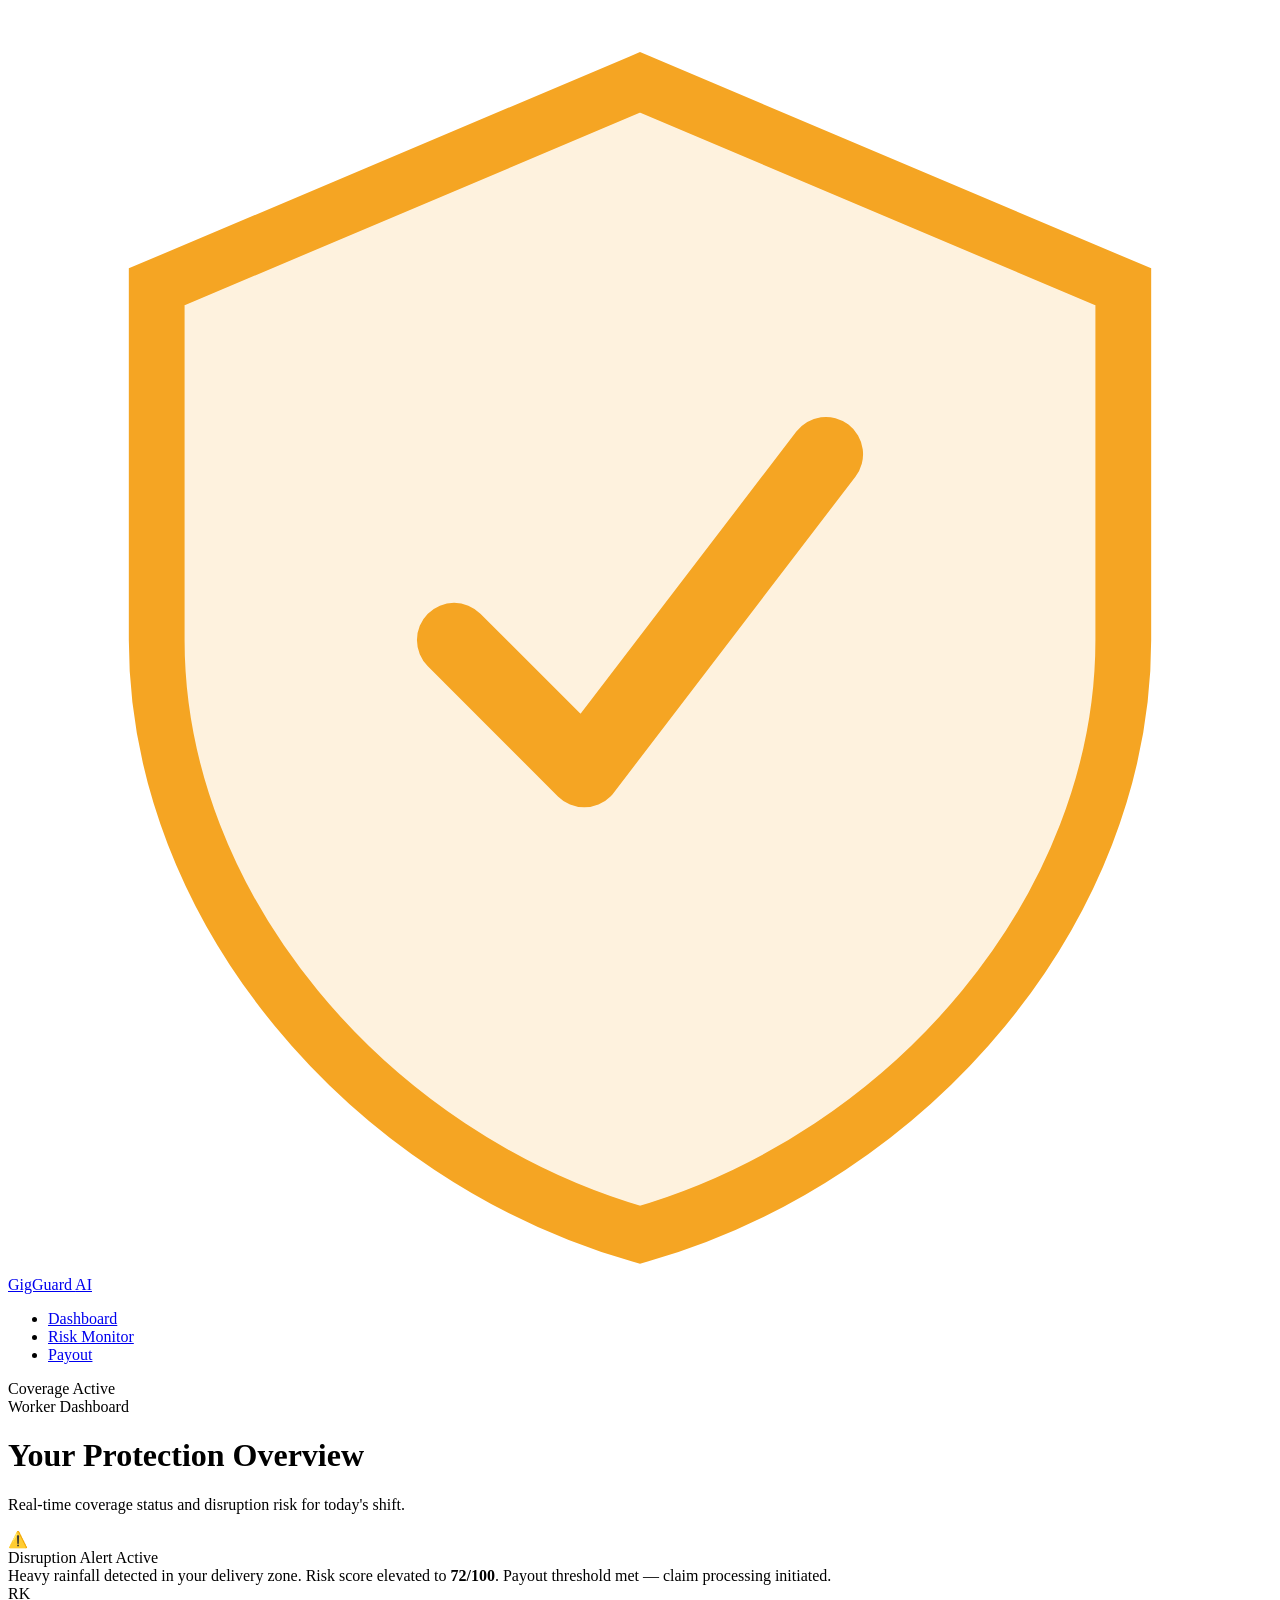
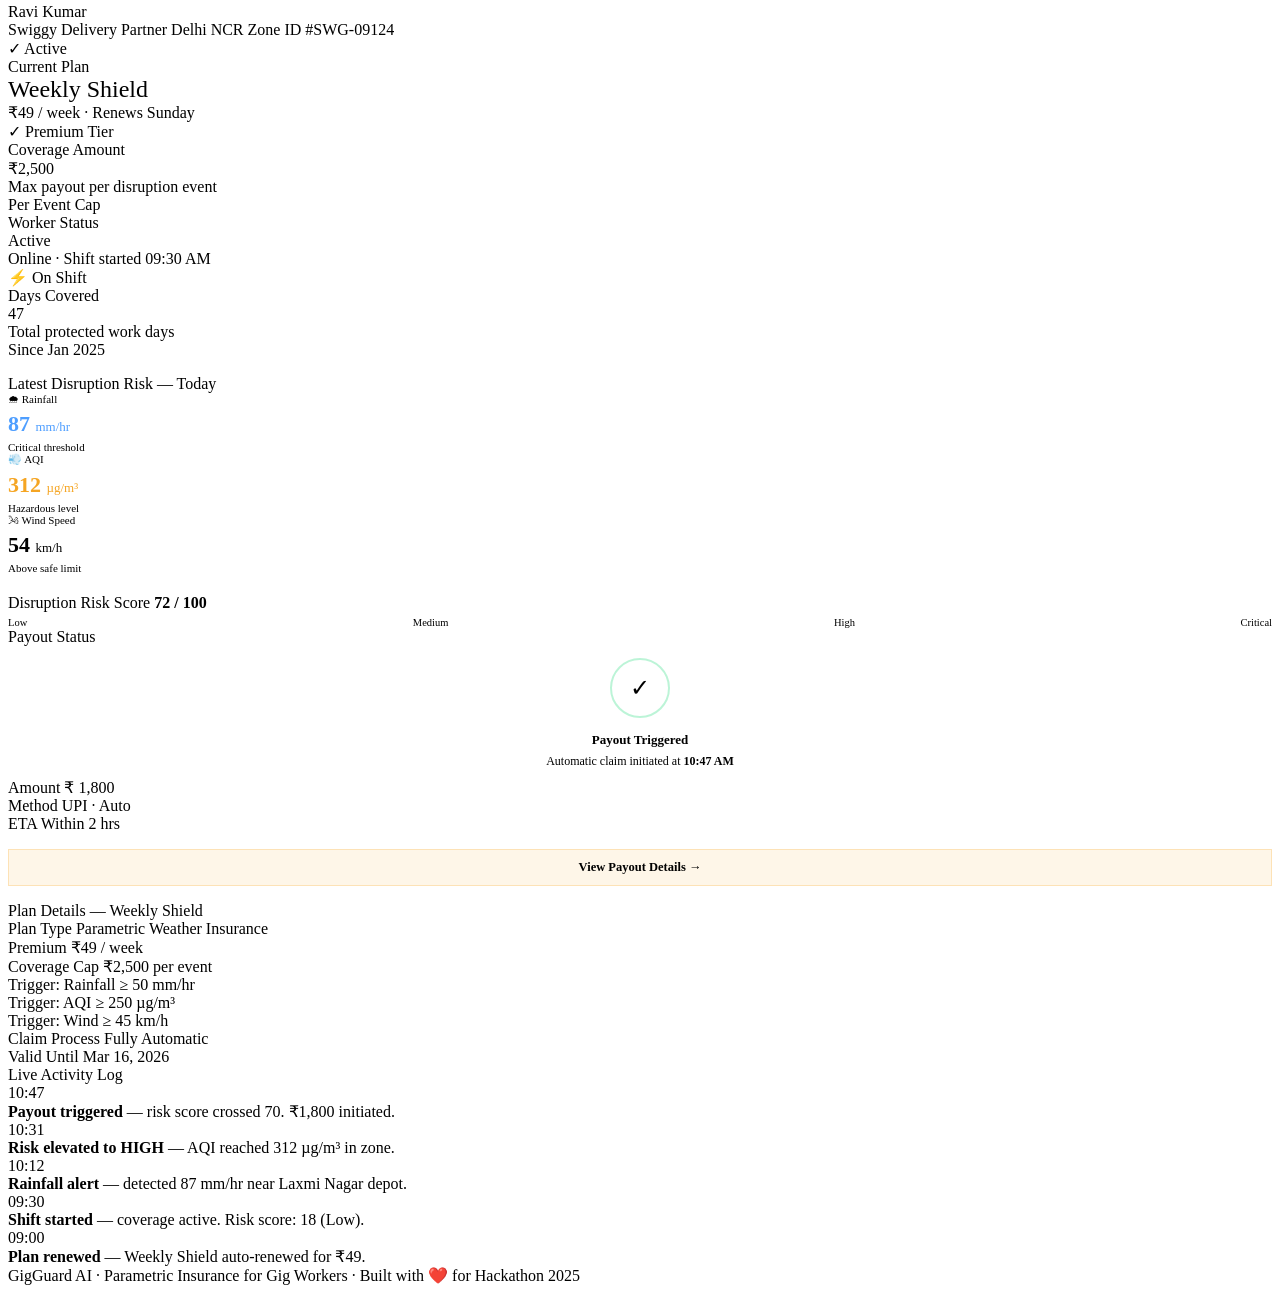
==== frontend/dashboard.html @ bb78763e "dashboard.html" ====
<!DOCTYPE html>
<html lang="en">
<head>
  <meta charset="UTF-8" />
  <meta name="viewport" content="width=device-width, initial-scale=1.0" />
  <title>GigGuard AI — Worker Dashboard</title>
  <link rel="stylesheet" href="style.css" />
</head>
<body>

  <!-- ===================================================
       NAVIGATION BAR
       Shared across all pages; active link highlighted
  ==================================================== -->
  <nav class="navbar">
    <!-- Logo -->
    <a href="dashboard.html" class="nav-logo">
      <!-- Shield icon (inline SVG) -->
      <svg class="logo-icon" viewBox="0 0 34 34" fill="none" xmlns="http://www.w3.org/2000/svg">
        <path d="M17 2L4 7.5V17C4 24.18 9.68 30.9 17 33C24.32 30.9 30 24.18 30 17V7.5L17 2Z"
              fill="#f5a523" fill-opacity="0.15" stroke="#f5a523" stroke-width="1.5"/>
        <path d="M12 17l3.5 3.5L22 12" stroke="#f5a523" stroke-width="2"
              stroke-linecap="round" stroke-linejoin="round"/>
      </svg>
      <span class="logo-text">GigGuard <span>AI</span></span>
    </a>

    <!-- Page navigation links -->
    <ul class="nav-links">
      <li><a href="dashboard.html" class="active">Dashboard</a></li>
      <li><a href="risk-monitor.html">Risk Monitor</a></li>
      <li><a href="payout.html">Payout</a></li>
    </ul>

    <!-- Live status pill -->
    <div class="nav-status">
      <span class="dot"></span>
      Coverage Active
    </div>
  </nav>

  <!-- ===================================================
       MAIN PAGE CONTENT
  ==================================================== -->
  <main class="page-container">

    <!-- Page header with breadcrumb eyebrow -->
    <div class="page-header">
      <div class="eyebrow">Worker Dashboard</div>
      <h1>Your Protection Overview</h1>
      <p>Real-time coverage status and disruption risk for today's shift.</p>
    </div>

    <!-- -----------------------------------------------
         ALERT BANNER — shown when disruption is detected
    ----------------------------------------------- -->
    <div class="alert-banner alert-warning">
      <div class="alert-icon">⚠️</div>
      <div>
        <div class="alert-title">Disruption Alert Active</div>
        <div class="alert-desc">Heavy rainfall detected in your delivery zone. Risk score elevated to <strong>72/100</strong>. Payout threshold met — claim processing initiated.</div>
      </div>
    </div>

    <!-- -----------------------------------------------
         WORKER PROFILE STRIP
         Shows identity, platform, and active plan
    ----------------------------------------------- -->
    <div class="worker-profile">
      <!-- Avatar: initials-based -->
      <div class="worker-avatar">RK</div>
      <div class="worker-info">
        <div class="worker-name">Ravi Kumar</div>
        <div class="worker-meta">
          <span>Swiggy Delivery Partner</span>
          <span>Delhi NCR Zone</span>
          <span>ID #SWG-09124</span>
        </div>
      </div>
      <!-- Active badge -->
      <span class="stat-badge badge-green">✓ Active</span>
    </div>

    <!-- -----------------------------------------------
         TOP STATS ROW — 4 key metrics
    ----------------------------------------------- -->
    <div class="grid-4" style="margin-bottom: 16px;">

      <!-- Stat 1: Weekly Plan -->
      <div class="card stat-card">
        <div class="card-title">Current Plan</div>
        <div class="stat-value" style="font-size:24px;">Weekly Shield</div>
        <div class="stat-label">₹49 / week · Renews Sunday</div>
        <span class="stat-badge badge-green">✓ Premium Tier</span>
      </div>

      <!-- Stat 2: Coverage Amount -->
      <div class="card stat-card">
        <div class="card-title">Coverage Amount</div>
        <div class="stat-value amber">₹2,500</div>
        <div class="stat-label">Max payout per disruption event</div>
        <span class="stat-badge badge-amber">Per Event Cap</span>
      </div>

      <!-- Stat 3: Worker Status -->
      <div class="card stat-card">
        <div class="card-title">Worker Status</div>
        <div class="stat-value green">Active</div>
        <div class="stat-label">Online · Shift started 09:30 AM</div>
        <span class="stat-badge badge-green">⚡ On Shift</span>
      </div>

      <!-- Stat 4: Days Covered -->
      <div class="card stat-card">
        <div class="card-title">Days Covered</div>
        <div class="stat-value">47</div>
        <div class="stat-label">Total protected work days</div>
        <span class="stat-badge badge-blue">Since Jan 2025</span>
      </div>

    </div>

    <!-- -----------------------------------------------
         SECOND ROW: Risk info + disruption details + payout
    ----------------------------------------------- -->
    <div class="grid-3" style="margin-bottom: 16px;">

      <!-- Card: Latest Disruption Risk -->
      <div class="card" style="grid-column: span 2;">
        <div class="card-title">Latest Disruption Risk — Today</div>

        <!-- Three environmental indicators inline -->
        <div class="grid-3" style="margin-bottom: 20px;">
          <div>
            <div style="font-size:11px; color:var(--text-muted); margin-bottom:6px;">🌧 Rainfall</div>
            <div style="font-family:var(--font-display); font-size:22px; font-weight:800; color:#4e9eff;">87 <span style="font-size:13px; font-weight:400; color:var(--text-secondary);">mm/hr</span></div>
            <div style="font-size:11px; color:var(--red); margin-top:4px;">Critical threshold</div>
          </div>
          <div>
            <div style="font-size:11px; color:var(--text-muted); margin-bottom:6px;">💨 AQI</div>
            <div style="font-family:var(--font-display); font-size:22px; font-weight:800; color:#f5a523;">312 <span style="font-size:13px; font-weight:400; color:var(--text-secondary);">µg/m³</span></div>
            <div style="font-size:11px; color:var(--amber); margin-top:4px;">Hazardous level</div>
          </div>
          <div>
            <div style="font-size:11px; color:var(--text-muted); margin-bottom:6px;">🌬 Wind Speed</div>
            <div style="font-family:var(--font-display); font-size:22px; font-weight:800; color:var(--text-primary);">54 <span style="font-size:13px; font-weight:400; color:var(--text-secondary);">km/h</span></div>
            <div style="font-size:11px; color:var(--amber); margin-top:4px;">Above safe limit</div>
          </div>
        </div>

        <div class="divider"></div>

        <!-- Risk Score bar -->
        <div class="score-bar-wrap">
          <div class="score-bar-label">
            <span>Disruption Risk Score</span>
            <span style="color:var(--red); font-weight:600;">72 / 100</span>
          </div>
          <div class="score-bar-track">
            <div class="score-bar-fill fill-red" style="width: 72%;"></div>
          </div>
          <div style="display:flex; justify-content:space-between; font-size:10.5px; color:var(--text-muted); margin-top:5px;">
            <span>Low</span><span>Medium</span><span>High</span><span>Critical</span>
          </div>
        </div>
      </div>

      <!-- Card: Insurance Payout Status -->
      <div class="card">
        <div class="card-title">Payout Status</div>

        <div style="text-align:center; padding: 12px 0 8px;">
          <!-- Large checkmark icon -->
          <div style="width:56px; height:56px; border-radius:50%; background:var(--green-dim); border:2px solid rgba(34,217,122,0.3); display:flex; align-items:center; justify-content:center; margin:0 auto 14px; font-size:24px;">✓</div>

          <div style="font-family:var(--font-display); font-size:13px; font-weight:700; color:var(--green); margin-bottom:4px;">Payout Triggered</div>
          <div style="font-size:12px; color:var(--text-secondary); line-height:1.5;">Automatic claim initiated at <strong>10:47 AM</strong></div>
        </div>

        <div class="divider"></div>

        <div class="plan-row">
          <span class="plan-key">Amount</span>
          <span class="plan-val" style="color:var(--amber);">₹ 1,800</span>
        </div>
        <div class="plan-row">
          <span class="plan-key">Method</span>
          <span class="plan-val">UPI · Auto</span>
        </div>
        <div class="plan-row">
          <span class="plan-key">ETA</span>
          <span class="plan-val">Within 2 hrs</span>
        </div>

        <!-- CTA Link -->
        <a href="payout.html" style="display:block; text-align:center; margin-top:16px; padding:10px; background:rgba(245,165,35,0.1); border:1px solid rgba(245,165,35,0.25); border-radius:var(--radius-sm); font-size:12.5px; font-weight:600; color:var(--amber); text-decoration:none; transition:background 0.2s;">
          View Payout Details →
        </a>
      </div>

    </div>

    <!-- -----------------------------------------------
         BOTTOM ROW: Plan Details + Activity Log
    ----------------------------------------------- -->
    <div class="grid-2">

      <!-- Plan details breakdown -->
      <div class="card">
        <div class="card-title">Plan Details — Weekly Shield</div>
        <div class="plan-row">
          <span class="plan-key">Plan Type</span>
          <span class="plan-val">Parametric Weather Insurance</span>
        </div>
        <div class="plan-row">
          <span class="plan-key">Premium</span>
          <span class="plan-val">₹49 / week</span>
        </div>
        <div class="plan-row">
          <span class="plan-key">Coverage Cap</span>
          <span class="plan-val">₹2,500 per event</span>
        </div>
        <div class="plan-row">
          <span class="plan-key">Trigger: Rainfall</span>
          <span class="plan-val">≥ 50 mm/hr</span>
        </div>
        <div class="plan-row">
          <span class="plan-key">Trigger: AQI</span>
          <span class="plan-val">≥ 250 µg/m³</span>
        </div>
        <div class="plan-row">
          <span class="plan-key">Trigger: Wind</span>
          <span class="plan-val">≥ 45 km/h</span>
        </div>
        <div class="plan-row">
          <span class="plan-key">Claim Process</span>
          <span class="plan-val">Fully Automatic</span>
        </div>
        <div class="plan-row">
          <span class="plan-key">Valid Until</span>
          <span class="plan-val">Mar 16, 2026</span>
        </div>
      </div>

      <!-- Activity / event log -->
      <div class="card">
        <div class="card-title">
          <span class="live-dot"></span> Live Activity Log
        </div>

        <div class="event-log">
          <div class="event-item">
            <div class="event-dot" style="background:var(--red);"></div>
            <div class="event-time">10:47</div>
            <div class="event-desc"><strong>Payout triggered</strong> — risk score crossed 70. ₹1,800 initiated.</div>
          </div>
          <div class="event-item">
            <div class="event-dot" style="background:var(--amber);"></div>
            <div class="event-time">10:31</div>
            <div class="event-desc"><strong>Risk elevated to HIGH</strong> — AQI reached 312 µg/m³ in zone.</div>
          </div>
          <div class="event-item">
            <div class="event-dot" style="background:var(--blue);"></div>
            <div class="event-time">10:12</div>
            <div class="event-desc"><strong>Rainfall alert</strong> — detected 87 mm/hr near Laxmi Nagar depot.</div>
          </div>
          <div class="event-item">
            <div class="event-dot" style="background:var(--green);"></div>
            <div class="event-time">09:30</div>
            <div class="event-desc"><strong>Shift started</strong> — coverage active. Risk score: 18 (Low).</div>
          </div>
          <div class="event-item">
            <div class="event-dot" style="background:var(--text-muted);"></div>
            <div class="event-time">09:00</div>
            <div class="event-desc"><strong>Plan renewed</strong> — Weekly Shield auto-renewed for ₹49.</div>
          </div>
        </div>
      </div>

    </div>

  </main>

  <!-- Footer -->
  <footer class="footer">
    GigGuard AI · Parametric Insurance for Gig Workers · Built with ❤️ for Hackathon 2025
  </footer>

  <!-- ===================================================
       SCRIPT: Animate score bar on page load
  ==================================================== -->
  <script>
    // Animate score bar from 0 to final value on load
    document.addEventListener('DOMContentLoaded', () => {
      const fills = document.querySelectorAll('.score-bar-fill');
      fills.forEach(fill => {
        const target = fill.style.width;
        fill.style.width = '0%';
        setTimeout(() => { fill.style.width = target; }, 300);
      });
    });
  </script>

</body>
</html>
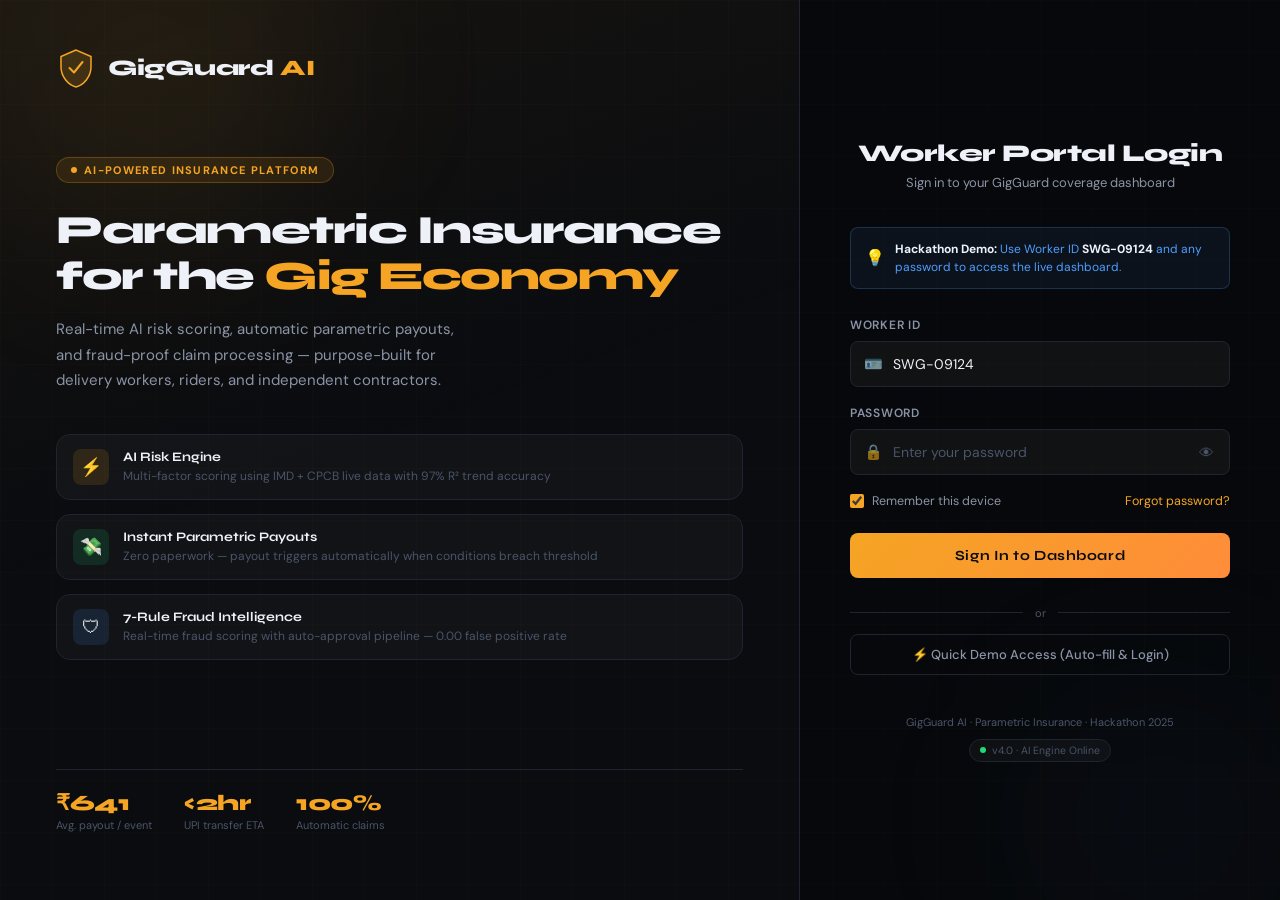
==== commit 16c33940: "dashboard.html" ====
--- a/frontend/dashboard.html
+++ b/frontend/dashboard.html
@@ -1,305 +1,889 @@
 <!DOCTYPE html>
 <html lang="en">
+
 <head>
-  <meta charset="UTF-8" />
-  <meta name="viewport" content="width=device-width, initial-scale=1.0" />
-  <title>GigGuard AI — Worker Dashboard</title>
-  <link rel="stylesheet" href="style.css" />
+    <meta charset="UTF-8" />
+    <meta name="viewport" content="width=device-width, initial-scale=1.0" />
+    <title>GigGuard AI — Secure Login</title>
+    <link rel="preconnect" href="https://fonts.googleapis.com" />
+    <link
+        href="https://fonts.googleapis.com/css2?family=Syne:wght@400;600;700;800&family=DM+Sans:wght@300;400;500;600&display=swap"
+        rel="stylesheet" />
+    <style>
+        *,
+        *::before,
+        *::after {
+            box-sizing: border-box;
+            margin: 0;
+            padding: 0;
+        }
+
+        :root {
+            --bg-base: #0a0c10;
+            --bg-card: #11141b;
+            --border: #1e2530;
+            --amber: #f5a523;
+            --amber-light: #ffc85c;
+            --green: #22d97a;
+            --green-dim: #22d97a33;
+            --red: #ff4b5c;
+            --blue: #4e9eff;
+            --text-primary: #eef1f7;
+            --text-secondary: #8a94a6;
+            --text-muted: #4a5568;
+            --radius-sm: 8px;
+            --radius-md: 14px;
+            --radius-lg: 20px;
+            --font-display: 'Syne', sans-serif;
+            --font-body: 'DM Sans', sans-serif;
+        }
+
+        html,
+        body {
+            height: 100%;
+            background: var(--bg-base);
+            font-family: var(--font-body);
+            color: var(--text-primary);
+            overflow-x: hidden;
+        }
+
+        /* ── Background grid + glows ── */
+        body::before {
+            content: '';
+            position: fixed;
+            inset: 0;
+            background-image:
+                linear-gradient(rgba(245, 165, 35, 0.025) 1px, transparent 1px),
+                linear-gradient(90deg, rgba(245, 165, 35, 0.025) 1px, transparent 1px);
+            background-size: 52px 52px;
+            pointer-events: none;
+            z-index: 0;
+        }
+
+        .glow-orb {
+            position: fixed;
+            border-radius: 50%;
+            filter: blur(80px);
+            pointer-events: none;
+            z-index: 0;
+        }
+
+        .glow-orb-1 {
+            width: 500px;
+            height: 500px;
+            background: radial-gradient(circle, rgba(245, 165, 35, 0.10) 0%, transparent 70%);
+            top: -180px;
+            left: -100px;
+        }
+
+        .glow-orb-2 {
+            width: 400px;
+            height: 400px;
+            background: radial-gradient(circle, rgba(78, 158, 255, 0.07) 0%, transparent 70%);
+            bottom: -120px;
+            right: -80px;
+        }
+
+        /* ── Layout ── */
+        .login-wrapper {
+            display: flex;
+            min-height: 100vh;
+            position: relative;
+            z-index: 1;
+        }
+
+        /* ─── LEFT PANEL ─── */
+        .login-left {
+            flex: 1;
+            display: flex;
+            flex-direction: column;
+            justify-content: space-between;
+            padding: 48px 56px;
+            background: linear-gradient(160deg, rgba(245, 165, 35, 0.06) 0%, transparent 50%);
+            border-right: 1px solid var(--border);
+            min-height: 100vh;
+        }
+
+        .brand-block {
+            display: flex;
+            align-items: center;
+            gap: 12px;
+        }
+
+        .brand-shield {
+            width: 40px;
+            height: 40px;
+        }
+
+        .brand-name {
+            font-family: var(--font-display);
+            font-size: 22px;
+            font-weight: 800;
+            color: var(--text-primary);
+            letter-spacing: -0.3px;
+        }
+
+        .brand-name span {
+            color: var(--amber);
+        }
+
+        .left-main {
+            flex: 1;
+            display: flex;
+            flex-direction: column;
+            justify-content: center;
+            padding: 40px 0;
+        }
+
+        .left-tag {
+            display: inline-flex;
+            align-items: center;
+            gap: 7px;
+            font-size: 11px;
+            font-weight: 700;
+            letter-spacing: 0.12em;
+            text-transform: uppercase;
+            color: var(--amber);
+            background: rgba(245, 165, 35, 0.10);
+            border: 1px solid rgba(245, 165, 35, 0.25);
+            border-radius: 99px;
+            padding: 5px 14px;
+            margin-bottom: 24px;
+            width: fit-content;
+        }
+
+        .left-tag .dot {
+            width: 6px;
+            height: 6px;
+            border-radius: 50%;
+            background: var(--amber);
+            animation: pulse-a 1.6s infinite;
+        }
+
+        @keyframes pulse-a {
+
+            0%,
+            100% {
+                opacity: 1;
+                transform: scale(1);
+            }
+
+            50% {
+                opacity: .4;
+                transform: scale(.75);
+            }
+        }
+
+        .left-headline {
+            font-family: var(--font-display);
+            font-size: 40px;
+            font-weight: 800;
+            line-height: 1.15;
+            letter-spacing: -1.5px;
+            color: var(--text-primary);
+            margin-bottom: 18px;
+        }
+
+        .left-headline .hl {
+            color: var(--amber);
+        }
+
+        .left-sub {
+            font-size: 15px;
+            color: var(--text-secondary);
+            line-height: 1.7;
+            max-width: 420px;
+            margin-bottom: 40px;
+        }
+
+        /* Feature list */
+        .feature-list {
+            display: flex;
+            flex-direction: column;
+            gap: 14px;
+            margin-bottom: 40px;
+        }
+
+        .feature-item {
+            display: flex;
+            align-items: flex-start;
+            gap: 14px;
+            padding: 14px 16px;
+            background: rgba(255, 255, 255, 0.03);
+            border: 1px solid var(--border);
+            border-radius: var(--radius-md);
+            transition: border-color 0.2s;
+        }
+
+        .feature-item:hover {
+            border-color: rgba(245, 165, 35, 0.25);
+        }
+
+        .feature-icon {
+            width: 36px;
+            height: 36px;
+            border-radius: 8px;
+            display: flex;
+            align-items: center;
+            justify-content: center;
+            font-size: 18px;
+            flex-shrink: 0;
+        }
+
+        .feature-icon.amber {
+            background: rgba(245, 165, 35, 0.12);
+        }
+
+        .feature-icon.green {
+            background: rgba(34, 217, 122, 0.12);
+        }
+
+        .feature-icon.blue {
+            background: rgba(78, 158, 255, 0.12);
+        }
+
+        .feature-text .f-title {
+            font-family: var(--font-display);
+            font-size: 13px;
+            font-weight: 700;
+            color: var(--text-primary);
+            margin-bottom: 2px;
+        }
+
+        .feature-text .f-desc {
+            font-size: 12px;
+            color: var(--text-muted);
+            line-height: 1.5;
+        }
+
+        /* Stats strip */
+        .stats-strip {
+            display: flex;
+            gap: 32px;
+            padding: 20px 0;
+            border-top: 1px solid var(--border);
+        }
+
+        .stat-pill .sp-num {
+            font-family: var(--font-display);
+            font-size: 22px;
+            font-weight: 800;
+            color: var(--amber);
+            letter-spacing: -0.5px;
+        }
+
+        .stat-pill .sp-label {
+            font-size: 11px;
+            color: var(--text-muted);
+            margin-top: 2px;
+        }
+
+        /* ─── RIGHT PANEL (FORM) ─── */
+        .login-right {
+            width: 480px;
+            flex-shrink: 0;
+            display: flex;
+            flex-direction: column;
+            justify-content: center;
+            align-items: center;
+            padding: 48px 48px;
+            background: rgba(0, 0, 0, 0.3);
+        }
+
+        .login-card {
+            width: 100%;
+            max-width: 380px;
+        }
+
+        .login-card-header {
+            text-align: center;
+            margin-bottom: 36px;
+        }
+
+        .login-card-title {
+            font-family: var(--font-display);
+            font-size: 24px;
+            font-weight: 800;
+            color: var(--text-primary);
+            letter-spacing: -0.5px;
+            margin-bottom: 6px;
+        }
+
+        .login-card-sub {
+            font-size: 13px;
+            color: var(--text-secondary);
+        }
+
+        /* Demo notice */
+        .demo-notice {
+            display: flex;
+            align-items: center;
+            gap: 10px;
+            padding: 12px 14px;
+            background: rgba(78, 158, 255, 0.07);
+            border: 1px solid rgba(78, 158, 255, 0.22);
+            border-radius: var(--radius-sm);
+            font-size: 12px;
+            color: var(--blue);
+            margin-bottom: 28px;
+            line-height: 1.5;
+        }
+
+        .demo-notice strong {
+            color: var(--text-primary);
+        }
+
+        /* Form fields */
+        .form-group {
+            margin-bottom: 18px;
+        }
+
+        .form-label {
+            display: block;
+            font-size: 12px;
+            font-weight: 600;
+            color: var(--text-secondary);
+            letter-spacing: 0.06em;
+            text-transform: uppercase;
+            margin-bottom: 8px;
+        }
+
+        .form-input-wrap {
+            position: relative;
+        }
+
+        .form-input-icon {
+            position: absolute;
+            left: 14px;
+            top: 50%;
+            transform: translateY(-50%);
+            font-size: 15px;
+            pointer-events: none;
+            opacity: 0.6;
+        }
+
+        .form-input {
+            width: 100%;
+            padding: 13px 14px 13px 42px;
+            background: rgba(255, 255, 255, 0.04);
+            border: 1px solid var(--border);
+            border-radius: var(--radius-sm);
+            font-family: var(--font-body);
+            font-size: 14px;
+            color: var(--text-primary);
+            outline: none;
+            transition: border-color 0.2s, box-shadow 0.2s;
+        }
+
+        .form-input:focus {
+            border-color: var(--amber);
+            box-shadow: 0 0 0 3px rgba(245, 165, 35, 0.10);
+        }
+
+        .form-input::placeholder {
+            color: var(--text-muted);
+        }
+
+        /* Password toggle */
+        .pw-toggle {
+            position: absolute;
+            right: 12px;
+            top: 50%;
+            transform: translateY(-50%);
+            background: none;
+            border: none;
+            cursor: pointer;
+            color: var(--text-muted);
+            font-size: 15px;
+            padding: 4px;
+            transition: color 0.2s;
+        }
+
+        .pw-toggle:hover {
+            color: var(--text-secondary);
+        }
+
+        /* Options row */
+        .form-options {
+            display: flex;
+            align-items: center;
+            justify-content: space-between;
+            margin-bottom: 24px;
+            font-size: 12.5px;
+        }
+
+        .check-label {
+            display: flex;
+            align-items: center;
+            gap: 8px;
+            color: var(--text-secondary);
+            cursor: pointer;
+            user-select: none;
+        }
+
+        .check-label input[type=checkbox] {
+            accent-color: var(--amber);
+            width: 14px;
+            height: 14px;
+        }
+
+        .forgot-link {
+            color: var(--amber);
+            text-decoration: none;
+            font-size: 12.5px;
+            transition: opacity 0.2s;
+        }
+
+        .forgot-link:hover {
+            opacity: 0.75;
+        }
+
+        /* Login button */
+        .btn-login {
+            width: 100%;
+            padding: 14px;
+            background: linear-gradient(135deg, #f5a523 0%, #ff8c3a 100%);
+            border: none;
+            border-radius: var(--radius-sm);
+            font-family: var(--font-display);
+            font-size: 14px;
+            font-weight: 700;
+            color: #0a0c10;
+            letter-spacing: 0.04em;
+            cursor: pointer;
+            transition: opacity 0.2s, transform 0.15s;
+            margin-bottom: 14px;
+            position: relative;
+            overflow: hidden;
+        }
+
+        .btn-login:hover {
+            opacity: 0.92;
+            transform: translateY(-1px);
+        }
+
+        .btn-login:active {
+            transform: translateY(0px) scale(0.99);
+        }
+
+        .btn-login:disabled {
+            opacity: 0.5;
+            cursor: not-allowed;
+            transform: none;
+        }
+
+        /* Shimmer on button */
+        .btn-login::after {
+            content: '';
+            position: absolute;
+            top: 0;
+            left: -100%;
+            width: 60%;
+            height: 100%;
+            background: linear-gradient(90deg, transparent, rgba(255, 255, 255, 0.15), transparent);
+            transform: skewX(-20deg);
+            transition: left 0.6s;
+        }
+
+        .btn-login:hover::after {
+            left: 150%;
+        }
+
+        /* Demo quick-login */
+        .btn-demo {
+            width: 100%;
+            padding: 11px;
+            background: transparent;
+            border: 1px solid var(--border);
+            border-radius: var(--radius-sm);
+            font-family: var(--font-body);
+            font-size: 13px;
+            font-weight: 500;
+            color: var(--text-secondary);
+            cursor: pointer;
+            transition: border-color 0.2s, color 0.2s, background 0.2s;
+        }
+
+        .btn-demo:hover {
+            border-color: rgba(78, 158, 255, 0.4);
+            color: var(--blue);
+            background: rgba(78, 158, 255, 0.05);
+        }
+
+        /* Divider */
+        .form-divider {
+            display: flex;
+            align-items: center;
+            gap: 12px;
+            margin: 14px 0;
+            font-size: 11px;
+            color: var(--text-muted);
+        }
+
+        .form-divider::before,
+        .form-divider::after {
+            content: '';
+            flex: 1;
+            height: 1px;
+            background: var(--border);
+        }
+
+        /* Error message */
+        .form-error {
+            display: none;
+            padding: 10px 12px;
+            background: rgba(255, 75, 92, 0.08);
+            border: 1px solid rgba(255, 75, 92, 0.25);
+            border-radius: var(--radius-sm);
+            font-size: 12.5px;
+            color: var(--red);
+            margin-bottom: 16px;
+        }
+
+        .form-error.visible {
+            display: block;
+        }
+
+        /* Success state */
+        .login-success {
+            display: none;
+            flex-direction: column;
+            align-items: center;
+            text-align: center;
+            gap: 12px;
+        }
+
+        .login-success.visible {
+            display: flex;
+        }
+
+        .success-icon {
+            width: 64px;
+            height: 64px;
+            border-radius: 50%;
+            background: var(--green-dim);
+            border: 2px solid rgba(34, 217, 122, 0.4);
+            display: flex;
+            align-items: center;
+            justify-content: center;
+            font-size: 28px;
+            animation: pop-in 0.4s cubic-bezier(0.34, 1.56, 0.64, 1) both;
+        }
+
+        @keyframes pop-in {
+            from {
+                transform: scale(0);
+                opacity: 0;
+            }
+
+            to {
+                transform: scale(1);
+                opacity: 1;
+            }
+        }
+
+        /* Footer */
+        .login-footer {
+            margin-top: 40px;
+            text-align: center;
+            font-size: 11px;
+            color: var(--text-muted);
+        }
+
+        /* Version badge */
+        .version-badge {
+            display: inline-flex;
+            align-items: center;
+            gap: 6px;
+            font-size: 10.5px;
+            color: var(--text-muted);
+            background: rgba(255, 255, 255, 0.03);
+            border: 1px solid var(--border);
+            border-radius: 99px;
+            padding: 4px 10px;
+            margin-top: 10px;
+        }
+
+        .version-badge .live-dot {
+            width: 6px;
+            height: 6px;
+            border-radius: 50%;
+            background: var(--green);
+            animation: pulse-a 1.8s infinite;
+        }
+
+        /* Loading spinner inside button */
+        @keyframes spin {
+            to {
+                transform: rotate(360deg);
+            }
+        }
+
+        .btn-spinner {
+            display: inline-block;
+            width: 14px;
+            height: 14px;
+            border: 2px solid rgba(10, 12, 16, 0.3);
+            border-top-color: #0a0c10;
+            border-radius: 50%;
+            animation: spin 0.7s linear infinite;
+            vertical-align: middle;
+            margin-right: 6px;
+        }
+
+        /* Responsive */
+        @media (max-width: 900px) {
+            .login-left {
+                display: none;
+            }
+
+            .login-right {
+                width: 100%;
+                padding: 40px 24px;
+            }
+        }
+
+        @keyframes fadeUp {
+            from {
+                opacity: 0;
+                transform: translateY(20px);
+            }
+
+            to {
+                opacity: 1;
+                transform: translateY(0);
+            }
+        }
+
+        .login-card {
+            animation: fadeUp 0.5s ease both;
+        }
+    </style>
 </head>
+
 <body>
-
-  <!-- ===================================================
-       NAVIGATION BAR
-       Shared across all pages; active link highlighted
-  ==================================================== -->
-  <nav class="navbar">
-    <!-- Logo -->
-    <a href="dashboard.html" class="nav-logo">
-      <!-- Shield icon (inline SVG) -->
-      <svg class="logo-icon" viewBox="0 0 34 34" fill="none" xmlns="http://www.w3.org/2000/svg">
-        <path d="M17 2L4 7.5V17C4 24.18 9.68 30.9 17 33C24.32 30.9 30 24.18 30 17V7.5L17 2Z"
-              fill="#f5a523" fill-opacity="0.15" stroke="#f5a523" stroke-width="1.5"/>
-        <path d="M12 17l3.5 3.5L22 12" stroke="#f5a523" stroke-width="2"
-              stroke-linecap="round" stroke-linejoin="round"/>
-      </svg>
-      <span class="logo-text">GigGuard <span>AI</span></span>
-    </a>
-
-    <!-- Page navigation links -->
-    <ul class="nav-links">
-      <li><a href="dashboard.html" class="active">Dashboard</a></li>
-      <li><a href="risk-monitor.html">Risk Monitor</a></li>
-      <li><a href="payout.html">Payout</a></li>
-    </ul>
-
-    <!-- Live status pill -->
-    <div class="nav-status">
-      <span class="dot"></span>
-      Coverage Active
+    <div class="glow-orb glow-orb-1"></div>
+    <div class="glow-orb glow-orb-2"></div>
+
+    <div class="login-wrapper">
+
+        <!-- ─── LEFT PANEL ─── -->
+        <div class="login-left">
+            <div class="brand-block">
+                <svg class="brand-shield" viewBox="0 0 40 40" fill="none">
+                    <path d="M20 2L5 8.5V19C5 28 11.5 36.5 20 39C28.5 36.5 35 28 35 19V8.5L20 2Z" fill="#f5a523"
+                        fill-opacity="0.15" stroke="#f5a523" stroke-width="1.5" />
+                    <path d="M13.5 20L18 24.5L26.5 14" stroke="#f5a523" stroke-width="2" stroke-linecap="round"
+                        stroke-linejoin="round" />
+                </svg>
+                <span class="brand-name">GigGuard <span>AI</span></span>
+            </div>
+
+            <div class="left-main">
+                <div class="left-tag">
+                    <span class="dot"></span>
+                    AI-Powered Insurance Platform
+                </div>
+                <h1 class="left-headline">
+                    Parametric Insurance<br />
+                    for the <span class="hl">Gig Economy</span>
+                </h1>
+                <p class="left-sub">
+                    Real-time AI risk scoring, automatic parametric payouts, and
+                    fraud-proof claim processing — purpose-built for delivery
+                    workers, riders, and independent contractors.
+                </p>
+
+                <div class="feature-list">
+                    <div class="feature-item">
+                        <div class="feature-icon amber">⚡</div>
+                        <div class="feature-text">
+                            <div class="f-title">AI Risk Engine</div>
+                            <div class="f-desc">Multi-factor scoring using IMD + CPCB live data with 97% R² trend
+                                accuracy</div>
+                        </div>
+                    </div>
+                    <div class="feature-item">
+                        <div class="feature-icon green">💸</div>
+                        <div class="feature-text">
+                            <div class="f-title">Instant Parametric Payouts</div>
+                            <div class="f-desc">Zero paperwork — payout triggers automatically when conditions breach
+                                threshold</div>
+                        </div>
+                    </div>
+                    <div class="feature-item">
+                        <div class="feature-icon blue">🛡</div>
+                        <div class="feature-text">
+                            <div class="f-title">7-Rule Fraud Intelligence</div>
+                            <div class="f-desc">Real-time fraud scoring with auto-approval pipeline — 0.00 false
+                                positive rate</div>
+                        </div>
+                    </div>
+                </div>
+            </div>
+
+            <div class="stats-strip">
+                <div class="stat-pill">
+                    <div class="sp-num">₹641</div>
+                    <div class="sp-label">Avg. payout / event</div>
+                </div>
+                <div class="stat-pill">
+                    <div class="sp-num">&lt;2hr</div>
+                    <div class="sp-label">UPI transfer ETA</div>
+                </div>
+                <div class="stat-pill">
+                    <div class="sp-num">100%</div>
+                    <div class="sp-label">Automatic claims</div>
+                </div>
+            </div>
+        </div>
+
+        <!-- ─── RIGHT PANEL ─── -->
+        <div class="login-right">
+            <div class="login-card">
+
+                <div class="login-card-header">
+                    <div class="login-card-title">Worker Portal Login</div>
+                    <div class="login-card-sub">Sign in to your GigGuard coverage dashboard</div>
+                </div>
+
+                <div class="demo-notice">
+                    <span style="font-size:16px;">💡</span>
+                    <span>
+                        <strong>Hackathon Demo:</strong> Use Worker ID
+                        <strong>SWG-09124</strong> and any password to access the live dashboard.
+                    </span>
+                </div>
+
+                <!-- Error placeholder -->
+                <div class="form-error" id="formError">Invalid Worker ID or password. Please try again.</div>
+
+                <!-- Login form -->
+                <form id="loginForm" autocomplete="off">
+                    <div class="form-group">
+                        <label class="form-label" for="workerId">Worker ID</label>
+                        <div class="form-input-wrap">
+                            <span class="form-input-icon">🪪</span>
+                            <input class="form-input" id="workerId" name="workerId" type="text"
+                                placeholder="e.g. SWG-09124" value="SWG-09124" autocomplete="off" required />
+                        </div>
+                    </div>
+
+                    <div class="form-group">
+                        <label class="form-label" for="password">Password</label>
+                        <div class="form-input-wrap">
+                            <span class="form-input-icon">🔒</span>
+                            <input class="form-input" id="password" name="password" type="password"
+                                placeholder="Enter your password" autocomplete="current-password" required />
+                            <button type="button" class="pw-toggle" id="pwToggle" title="Show/Hide password">👁</button>
+                        </div>
+                    </div>
+
+                    <div class="form-options">
+                        <label class="check-label">
+                            <input type="checkbox" id="rememberMe" checked />
+                            Remember this device
+                        </label>
+                        <a href="#" class="forgot-link"
+                            onclick="alert('Please contact support@gigguard.ai'); return false;">
+                            Forgot password?
+                        </a>
+                    </div>
+
+                    <button type="submit" class="btn-login" id="loginBtn">
+                        Sign In to Dashboard
+                    </button>
+
+                    <div class="form-divider">or</div>
+
+                    <button type="button" class="btn-demo" id="demoBtn">
+                        ⚡ Quick Demo Access (Auto-fill &amp; Login)
+                    </button>
+                </form>
+
+                <!-- Success state -->
+                <div class="login-success" id="loginSuccess">
+                    <div class="success-icon">✓</div>
+                    <div>
+                        <div style="font-family:'Syne',sans-serif; font-size:16px; font-weight:700; margin-bottom:4px;">
+                            Welcome back, Ravi Kumar
+                        </div>
+                        <div style="font-size:13px; color:#8a94a6;">
+                            Redirecting to your dashboard…
+                        </div>
+                    </div>
+                </div>
+
+                <div class="login-footer">
+                    <div>GigGuard AI · Parametric Insurance · Hackathon 2025</div>
+                    <div class="version-badge">
+                        <span class="live-dot"></span>
+                        v4.0 · AI Engine Online
+                    </div>
+                </div>
+            </div>
+        </div>
     </div>
-  </nav>
-
-  <!-- ===================================================
-       MAIN PAGE CONTENT
-  ==================================================== -->
-  <main class="page-container">
-
-    <!-- Page header with breadcrumb eyebrow -->
-    <div class="page-header">
-      <div class="eyebrow">Worker Dashboard</div>
-      <h1>Your Protection Overview</h1>
-      <p>Real-time coverage status and disruption risk for today's shift.</p>
-    </div>
-
-    <!-- -----------------------------------------------
-         ALERT BANNER — shown when disruption is detected
-    ----------------------------------------------- -->
-    <div class="alert-banner alert-warning">
-      <div class="alert-icon">⚠️</div>
-      <div>
-        <div class="alert-title">Disruption Alert Active</div>
-        <div class="alert-desc">Heavy rainfall detected in your delivery zone. Risk score elevated to <strong>72/100</strong>. Payout threshold met — claim processing initiated.</div>
-      </div>
-    </div>
-
-    <!-- -----------------------------------------------
-         WORKER PROFILE STRIP
-         Shows identity, platform, and active plan
-    ----------------------------------------------- -->
-    <div class="worker-profile">
-      <!-- Avatar: initials-based -->
-      <div class="worker-avatar">RK</div>
-      <div class="worker-info">
-        <div class="worker-name">Ravi Kumar</div>
-        <div class="worker-meta">
-          <span>Swiggy Delivery Partner</span>
-          <span>Delhi NCR Zone</span>
-          <span>ID #SWG-09124</span>
-        </div>
-      </div>
-      <!-- Active badge -->
-      <span class="stat-badge badge-green">✓ Active</span>
-    </div>
-
-    <!-- -----------------------------------------------
-         TOP STATS ROW — 4 key metrics
-    ----------------------------------------------- -->
-    <div class="grid-4" style="margin-bottom: 16px;">
-
-      <!-- Stat 1: Weekly Plan -->
-      <div class="card stat-card">
-        <div class="card-title">Current Plan</div>
-        <div class="stat-value" style="font-size:24px;">Weekly Shield</div>
-        <div class="stat-label">₹49 / week · Renews Sunday</div>
-        <span class="stat-badge badge-green">✓ Premium Tier</span>
-      </div>
-
-      <!-- Stat 2: Coverage Amount -->
-      <div class="card stat-card">
-        <div class="card-title">Coverage Amount</div>
-        <div class="stat-value amber">₹2,500</div>
-        <div class="stat-label">Max payout per disruption event</div>
-        <span class="stat-badge badge-amber">Per Event Cap</span>
-      </div>
-
-      <!-- Stat 3: Worker Status -->
-      <div class="card stat-card">
-        <div class="card-title">Worker Status</div>
-        <div class="stat-value green">Active</div>
-        <div class="stat-label">Online · Shift started 09:30 AM</div>
-        <span class="stat-badge badge-green">⚡ On Shift</span>
-      </div>
-
-      <!-- Stat 4: Days Covered -->
-      <div class="card stat-card">
-        <div class="card-title">Days Covered</div>
-        <div class="stat-value">47</div>
-        <div class="stat-label">Total protected work days</div>
-        <span class="stat-badge badge-blue">Since Jan 2025</span>
-      </div>
-
-    </div>
-
-    <!-- -----------------------------------------------
-         SECOND ROW: Risk info + disruption details + payout
-    ----------------------------------------------- -->
-    <div class="grid-3" style="margin-bottom: 16px;">
-
-      <!-- Card: Latest Disruption Risk -->
-      <div class="card" style="grid-column: span 2;">
-        <div class="card-title">Latest Disruption Risk — Today</div>
-
-        <!-- Three environmental indicators inline -->
-        <div class="grid-3" style="margin-bottom: 20px;">
-          <div>
-            <div style="font-size:11px; color:var(--text-muted); margin-bottom:6px;">🌧 Rainfall</div>
-            <div style="font-family:var(--font-display); font-size:22px; font-weight:800; color:#4e9eff;">87 <span style="font-size:13px; font-weight:400; color:var(--text-secondary);">mm/hr</span></div>
-            <div style="font-size:11px; color:var(--red); margin-top:4px;">Critical threshold</div>
-          </div>
-          <div>
-            <div style="font-size:11px; color:var(--text-muted); margin-bottom:6px;">💨 AQI</div>
-            <div style="font-family:var(--font-display); font-size:22px; font-weight:800; color:#f5a523;">312 <span style="font-size:13px; font-weight:400; color:var(--text-secondary);">µg/m³</span></div>
-            <div style="font-size:11px; color:var(--amber); margin-top:4px;">Hazardous level</div>
-          </div>
-          <div>
-            <div style="font-size:11px; color:var(--text-muted); margin-bottom:6px;">🌬 Wind Speed</div>
-            <div style="font-family:var(--font-display); font-size:22px; font-weight:800; color:var(--text-primary);">54 <span style="font-size:13px; font-weight:400; color:var(--text-secondary);">km/h</span></div>
-            <div style="font-size:11px; color:var(--amber); margin-top:4px;">Above safe limit</div>
-          </div>
-        </div>
-
-        <div class="divider"></div>
-
-        <!-- Risk Score bar -->
-        <div class="score-bar-wrap">
-          <div class="score-bar-label">
-            <span>Disruption Risk Score</span>
-            <span style="color:var(--red); font-weight:600;">72 / 100</span>
-          </div>
-          <div class="score-bar-track">
-            <div class="score-bar-fill fill-red" style="width: 72%;"></div>
-          </div>
-          <div style="display:flex; justify-content:space-between; font-size:10.5px; color:var(--text-muted); margin-top:5px;">
-            <span>Low</span><span>Medium</span><span>High</span><span>Critical</span>
-          </div>
-        </div>
-      </div>
-
-      <!-- Card: Insurance Payout Status -->
-      <div class="card">
-        <div class="card-title">Payout Status</div>
-
-        <div style="text-align:center; padding: 12px 0 8px;">
-          <!-- Large checkmark icon -->
-          <div style="width:56px; height:56px; border-radius:50%; background:var(--green-dim); border:2px solid rgba(34,217,122,0.3); display:flex; align-items:center; justify-content:center; margin:0 auto 14px; font-size:24px;">✓</div>
-
-          <div style="font-family:var(--font-display); font-size:13px; font-weight:700; color:var(--green); margin-bottom:4px;">Payout Triggered</div>
-          <div style="font-size:12px; color:var(--text-secondary); line-height:1.5;">Automatic claim initiated at <strong>10:47 AM</strong></div>
-        </div>
-
-        <div class="divider"></div>
-
-        <div class="plan-row">
-          <span class="plan-key">Amount</span>
-          <span class="plan-val" style="color:var(--amber);">₹ 1,800</span>
-        </div>
-        <div class="plan-row">
-          <span class="plan-key">Method</span>
-          <span class="plan-val">UPI · Auto</span>
-        </div>
-        <div class="plan-row">
-          <span class="plan-key">ETA</span>
-          <span class="plan-val">Within 2 hrs</span>
-        </div>
-
-        <!-- CTA Link -->
-        <a href="payout.html" style="display:block; text-align:center; margin-top:16px; padding:10px; background:rgba(245,165,35,0.1); border:1px solid rgba(245,165,35,0.25); border-radius:var(--radius-sm); font-size:12.5px; font-weight:600; color:var(--amber); text-decoration:none; transition:background 0.2s;">
-          View Payout Details →
-        </a>
-      </div>
-
-    </div>
-
-    <!-- -----------------------------------------------
-         BOTTOM ROW: Plan Details + Activity Log
-    ----------------------------------------------- -->
-    <div class="grid-2">
-
-      <!-- Plan details breakdown -->
-      <div class="card">
-        <div class="card-title">Plan Details — Weekly Shield</div>
-        <div class="plan-row">
-          <span class="plan-key">Plan Type</span>
-          <span class="plan-val">Parametric Weather Insurance</span>
-        </div>
-        <div class="plan-row">
-          <span class="plan-key">Premium</span>
-          <span class="plan-val">₹49 / week</span>
-        </div>
-        <div class="plan-row">
-          <span class="plan-key">Coverage Cap</span>
-          <span class="plan-val">₹2,500 per event</span>
-        </div>
-        <div class="plan-row">
-          <span class="plan-key">Trigger: Rainfall</span>
-          <span class="plan-val">≥ 50 mm/hr</span>
-        </div>
-        <div class="plan-row">
-          <span class="plan-key">Trigger: AQI</span>
-          <span class="plan-val">≥ 250 µg/m³</span>
-        </div>
-        <div class="plan-row">
-          <span class="plan-key">Trigger: Wind</span>
-          <span class="plan-val">≥ 45 km/h</span>
-        </div>
-        <div class="plan-row">
-          <span class="plan-key">Claim Process</span>
-          <span class="plan-val">Fully Automatic</span>
-        </div>
-        <div class="plan-row">
-          <span class="plan-key">Valid Until</span>
-          <span class="plan-val">Mar 16, 2026</span>
-        </div>
-      </div>
-
-      <!-- Activity / event log -->
-      <div class="card">
-        <div class="card-title">
-          <span class="live-dot"></span> Live Activity Log
-        </div>
-
-        <div class="event-log">
-          <div class="event-item">
-            <div class="event-dot" style="background:var(--red);"></div>
-            <div class="event-time">10:47</div>
-            <div class="event-desc"><strong>Payout triggered</strong> — risk score crossed 70. ₹1,800 initiated.</div>
-          </div>
-          <div class="event-item">
-            <div class="event-dot" style="background:var(--amber);"></div>
-            <div class="event-time">10:31</div>
-            <div class="event-desc"><strong>Risk elevated to HIGH</strong> — AQI reached 312 µg/m³ in zone.</div>
-          </div>
-          <div class="event-item">
-            <div class="event-dot" style="background:var(--blue);"></div>
-            <div class="event-time">10:12</div>
-            <div class="event-desc"><strong>Rainfall alert</strong> — detected 87 mm/hr near Laxmi Nagar depot.</div>
-          </div>
-          <div class="event-item">
-            <div class="event-dot" style="background:var(--green);"></div>
-            <div class="event-time">09:30</div>
-            <div class="event-desc"><strong>Shift started</strong> — coverage active. Risk score: 18 (Low).</div>
-          </div>
-          <div class="event-item">
-            <div class="event-dot" style="background:var(--text-muted);"></div>
-            <div class="event-time">09:00</div>
-            <div class="event-desc"><strong>Plan renewed</strong> — Weekly Shield auto-renewed for ₹49.</div>
-          </div>
-        </div>
-      </div>
-
-    </div>
-
-  </main>
-
-  <!-- Footer -->
-  <footer class="footer">
-    GigGuard AI · Parametric Insurance for Gig Workers · Built with ❤️ for Hackathon 2025
-  </footer>
-
-  <!-- ===================================================
-       SCRIPT: Animate score bar on page load
-  ==================================================== -->
-  <script>
-    // Animate score bar from 0 to final value on load
-    document.addEventListener('DOMContentLoaded', () => {
-      const fills = document.querySelectorAll('.score-bar-fill');
-      fills.forEach(fill => {
-        const target = fill.style.width;
-        fill.style.width = '0%';
-        setTimeout(() => { fill.style.width = target; }, 300);
-      });
-    });
-  </script>
-
+
+    <script>
+        // If already authenticated, skip login
+        if (sessionStorage.getItem('gigguard_auth')) {
+            window.location.replace('dashboard.html');
+        }
+
+        const $ = id => document.getElementById(id);
+
+        // Password show/hide
+        $('pwToggle').addEventListener('click', function () {
+            const inp = $('password');
+            const isText = inp.type === 'text';
+            inp.type = isText ? 'password' : 'text';
+            this.textContent = isText ? '👁' : '🙈';
+        });
+
+        // Demo quick-fill
+        $('demoBtn').addEventListener('click', function () {
+            $('workerId').value = 'SWG-09124';
+            $('password').value = 'demo2025';
+            $('loginForm').dispatchEvent(new Event('submit', { bubbles: true, cancelable: true }));
+        });
+
+        // Form submit
+        $('loginForm').addEventListener('submit', function (e) {
+            e.preventDefault();
+            const wid = $('workerId').value.trim();
+            const pw = $('password').value.trim();
+
+            $('formError').classList.remove('visible');
+
+            if (!wid || !pw) {
+                $('formError').textContent = 'Please enter both Worker ID and password.';
+                $('formError').classList.add('visible');
+                return;
+            }
+
+            // Show loading state
+            const btn = $('loginBtn');
+            btn.disabled = true;
+            btn.innerHTML = '<span class="btn-spinner"></span>Authenticating…';
+
+            // Simulate async auth (demo: always succeeds)
+            setTimeout(function () {
+                // Store auth
+                sessionStorage.setItem('gigguard_auth', 'true');
+                sessionStorage.setItem('gigguard_worker_id', wid);
+
+                // Show success
+                $('loginForm').style.display = 'none';
+                $('loginSuccess').classList.add('visible');
+
+                // Redirect after brief pause
+                setTimeout(function () {
+                    window.location.href = 'dashboard.html';
+                }, 900);
+            }, 1100);
+        });
+    </script>
 </body>
+
 </html>
